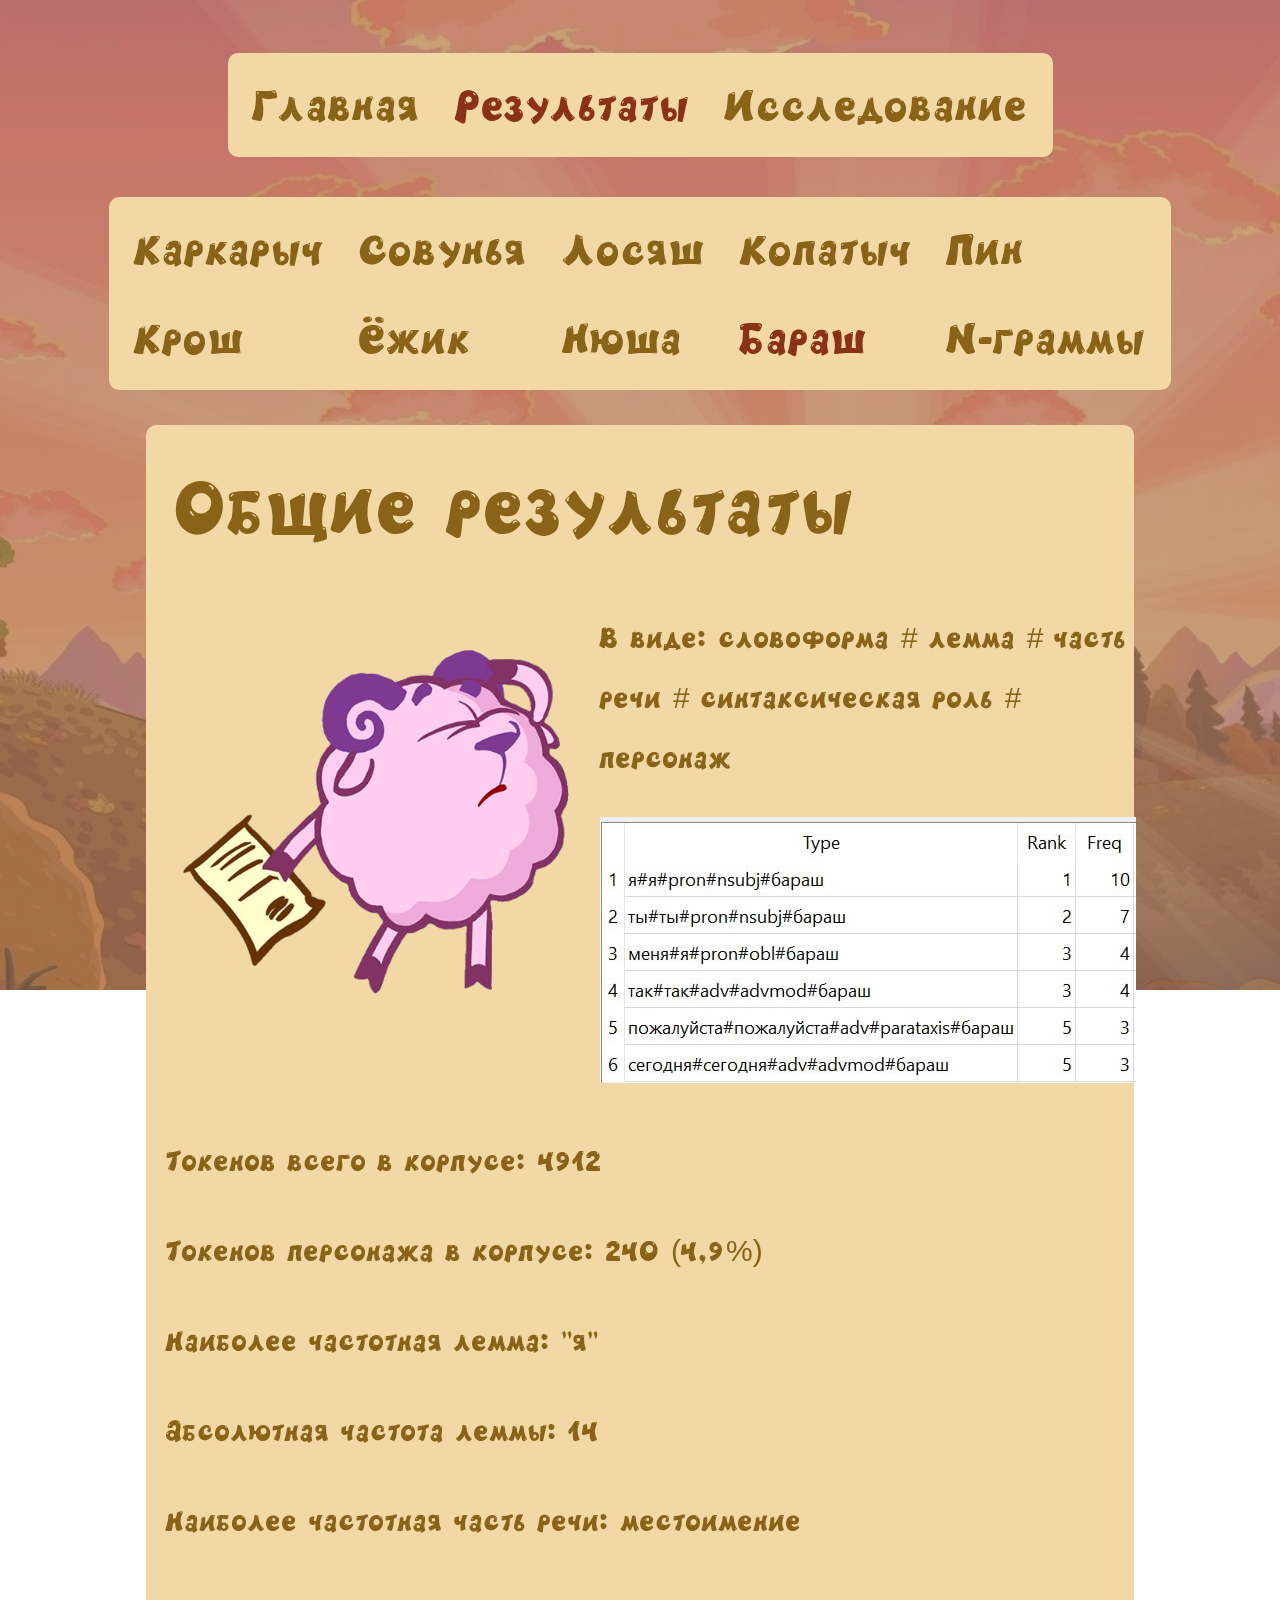
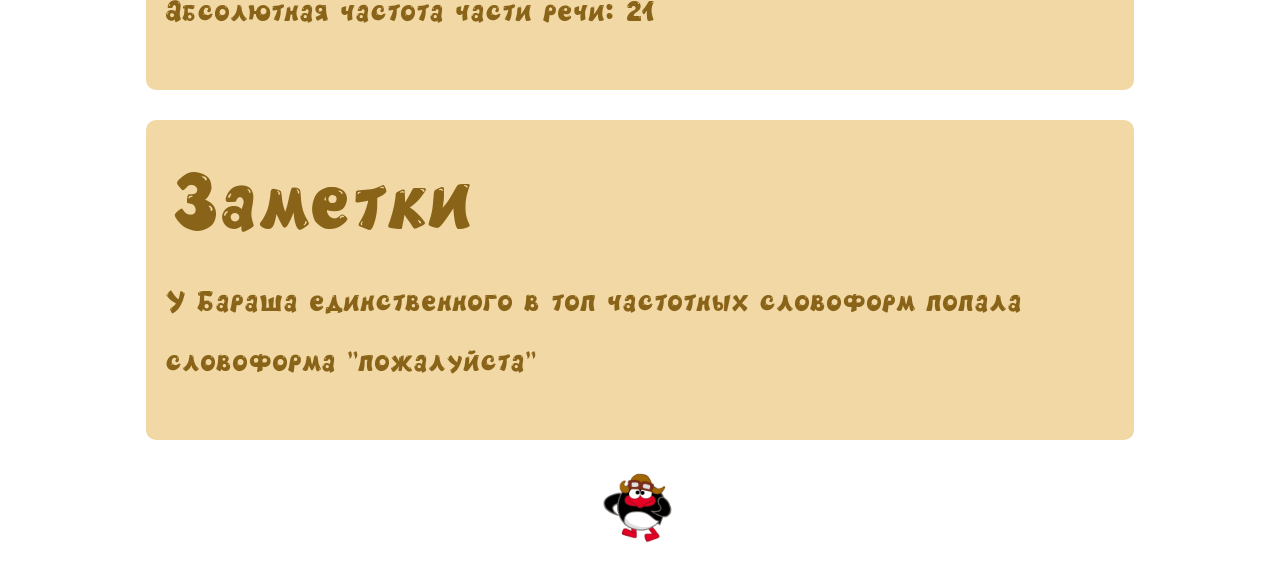
==== barash.html @ a71691bb "All done" ====
<!DOCTYPE html>
<html lang="en">
<head>
    <meta charset="UTF-8">
    <meta name="viewport" content="width=device-width, initial-scale=1.0">
    <link rel="stylesheet" href="styles/style.css">
    <title>Бараш</title>
</head>
<body>
    <table class="nav_table" id="header">
        <tr>
            <td><a href="index.html" class="nav_link">Главная</a></td>
            <td><a href="krosh.html" class="nav_current">Результаты</a></td>
            <td><a href="repo.html" class="nav_link">Исследование</a></td>
        </tr>
    </table>

    <table class="nav_table" id="header">
        <tr>
            <td><a href="karich.html" class="nav_link">Каркарыч</a></td>
            <td><a href="sovunya.html" class="nav_link">Совунья</a></td>
            <td><a href="losyash.html" class="nav_link">Лосяш</a></td>
            <td><a href="kopatich.html" class="nav_link">Копатыч</a></td>
            <td><a href="pin.html" class="nav_link">Пин</a></td>
        </tr>
        <tr>
            <td><a href="krosh.html" class="nav_link">Крош</a></td>
            <td><a href="yozhik.html" class="nav_link">Ёжик</a></td>
            <td><a href="nyusha.html" class="nav_link">Нюша</a></td>
            <td><a href="barash.html" class="nav_current">Бараш</a></td>
            <td><a href="ngram.html" class="nav_link">N-граммы</a></td>
        </tr>
    </table>

    <div class="main_div">
        <p class="header1">Общие результаты</p>
        <table>
            <tr>
                <td>
                    <img class="portrait" src="styles/imgs/barash.png">
                </td>
                <td>
                    <p class="text">В виде: словоформа # лемма # часть речи # синтаксическая роль # персонаж</p>
                    <img src="styles/imgs/barash_res.jpg">
                </td>
            </tr>
        </table>
        <p class="text">Токенов всего в корпусе: 4912</p>
        <p class="text">Токенов персонажа в корпусе: 240 (4,9%)</p>
        <p class="text">Наиболее частотная лемма: "я"</p>
        <p class="text">Абсолютная частота леммы: 14</p>
        <p class="text">Наиболее частотная часть речи: местоимение</p>
        <p class="text">Абсолютная частота части речи: 21</p>
    </div>
    <div class="main_div">
        <p class="header1">Заметки</p>
        <p class="text">У Бараша единственного в топ частотных словоформ попала словоформа "пожалуйста"</p>
    </div>
    <a href="#header"><img src="styles/imgs/pin_run.gif" class="mini"></a>
</body>
</html>
---- styles/style.css ----
:root {
    --div: #f1d8a5;
    --accent: #43CCE8;
    --text: #896317;
    --nav_act: #893217;
}

@font-face {
  font-family: "Smeshariki";
  src: url('fonts/Smeshariki.ttf') format("truetype");
  font-weight: normal;
  font-style: normal;
}

body {
    display: flex;
    font-family: "Smeshariki", Arial, sans-serif;
    background-image: url('imgs/bg_pic.png');
    background-size: auto;
    background-position: center;
    background-repeat: no-repeat;
    background-attachment: fixed;
    align-items: center;
    min-height: 800px;
    flex-direction: column;
    padding: 25px 0;
    overflow-x: hidden;
}

td, th {
    padding: 10px;
}

a {
    font-size: 25px;
    color: var(--text);
    line-height: 200%;
}

a:hover {
    color: var(--nav_act);
}

li::marker {
  color: #896317;
}

.header1 {
    font-size: 80px;
    color: var(--text);
    line-height: 100%;
    margin: 20px 10px 20px 10px;
}

.nav_link {
    color:var(--text);
    font-size: 45px;
    font-weight: normal;
    line-height: 120%;
    text-decoration: none;
}

.nav_link:hover {
    color: #1e0487;
    text-decoration: underline;
}

.nav_current {
    color:var(--nav_act);
    font-size: 45px;
    font-weight: normal;
    line-height: 120%;
    text-decoration: none;
}

.nav_table {
    box-align: center;
    background-color: var(--div);
    border-radius: 10px;
    margin: 0px;
    border-collapse: separate;
    border-spacing: 15px;
}

.nav_table {
    box-align: center;
    background-color: var(--div);
    border-radius: 10px;
    margin: 20px;
    border-collapse: separate;
    border-spacing: 15px;
    font-size: 30px;
}

.main_div {
    background-color: var(--div);
    height: auto;
    width: 75%;
    text-align: left;
    justify-content: center;
    border-radius: 10px;
    padding: 20px 20px 20px 20px;
    margin: 15px;
}

.decor {
    margin: 10px;
    max-width: 40%;
    max-height: 40%;
    padding: 0px 20px 0px 20px;
}

.mini {
    width: 100px;
    height: 100px;
    padding: 0px 0px 0px 0px;
    display: block; 
    margin: auto;
}

.frame {
    width: 400px;
    height: 400px;
    border-radius: 50%;
}

.portrait {
    width: 400px;
    height: 400px;
}

.text {
    font-size: 30px;
    color: var(--text);
    line-height: 200%;
}
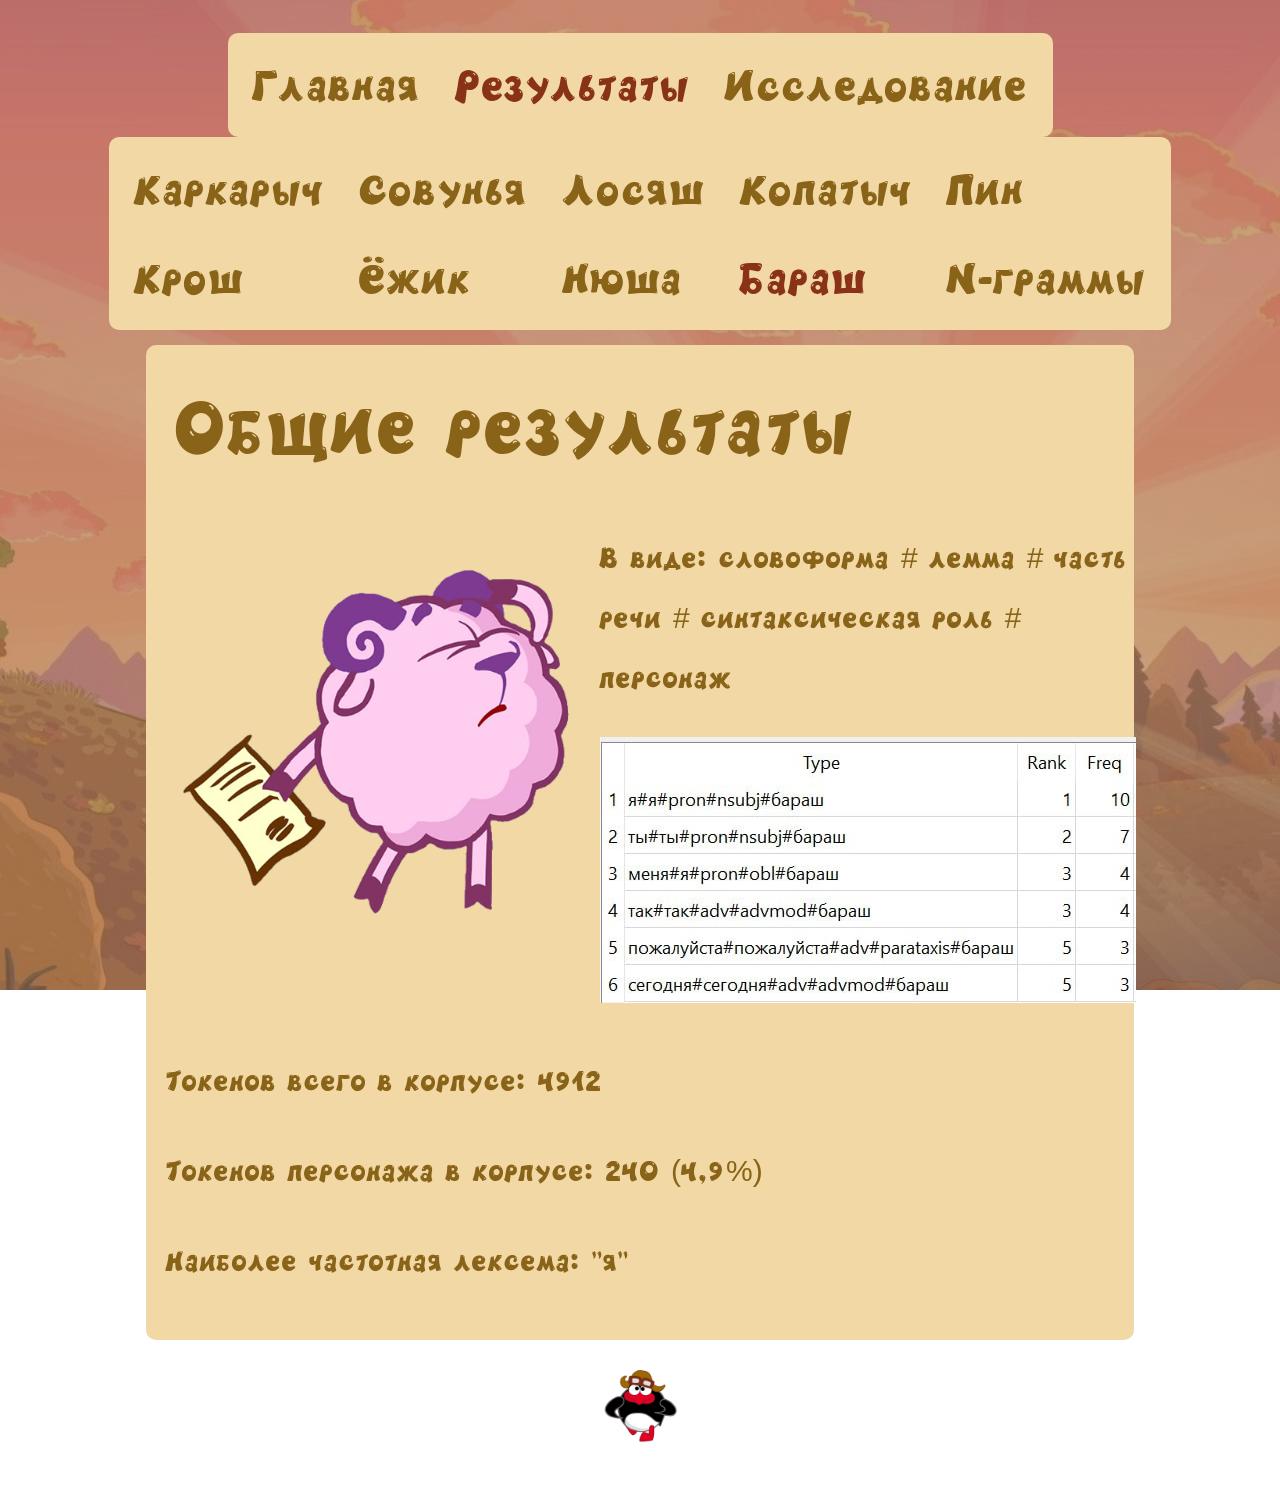
==== commit 538a6511: "analysis changed" ====
--- a/barash.html
+++ b/barash.html
@@ -47,14 +47,7 @@
         </table>
         <p class="text">Токенов всего в корпусе: 4912</p>
         <p class="text">Токенов персонажа в корпусе: 240 (4,9%)</p>
-        <p class="text">Наиболее частотная лемма: "я"</p>
-        <p class="text">Абсолютная частота леммы: 14</p>
-        <p class="text">Наиболее частотная часть речи: местоимение</p>
-        <p class="text">Абсолютная частота части речи: 21</p>
-    </div>
-    <div class="main_div">
-        <p class="header1">Заметки</p>
-        <p class="text">У Бараша единственного в топ частотных словоформ попала словоформа "пожалуйста"</p>
+        <p class="text">Наиболее частотная лексема: "я"</p>
     </div>
     <a href="#header"><img src="styles/imgs/pin_run.gif" class="mini"></a>
 </body>
--- a/styles/style.css
+++ b/styles/style.css
@@ -1,6 +1,5 @@
 :root {
     --div: #f1d8a5;
-    --accent: #43CCE8;
     --text: #896317;
     --nav_act: #893217;
 }
@@ -27,7 +26,7 @@
     overflow-x: hidden;
 }
 
-td, th {
+td {
     padding: 10px;
 }
 
@@ -61,7 +60,7 @@
 }
 
 .nav_link:hover {
-    color: #1e0487;
+    color: var(--nav_act);
     text-decoration: underline;
 }
 
@@ -80,16 +79,6 @@
     margin: 0px;
     border-collapse: separate;
     border-spacing: 15px;
-}
-
-.nav_table {
-    box-align: center;
-    background-color: var(--div);
-    border-radius: 10px;
-    margin: 20px;
-    border-collapse: separate;
-    border-spacing: 15px;
-    font-size: 30px;
 }
 
 .main_div {
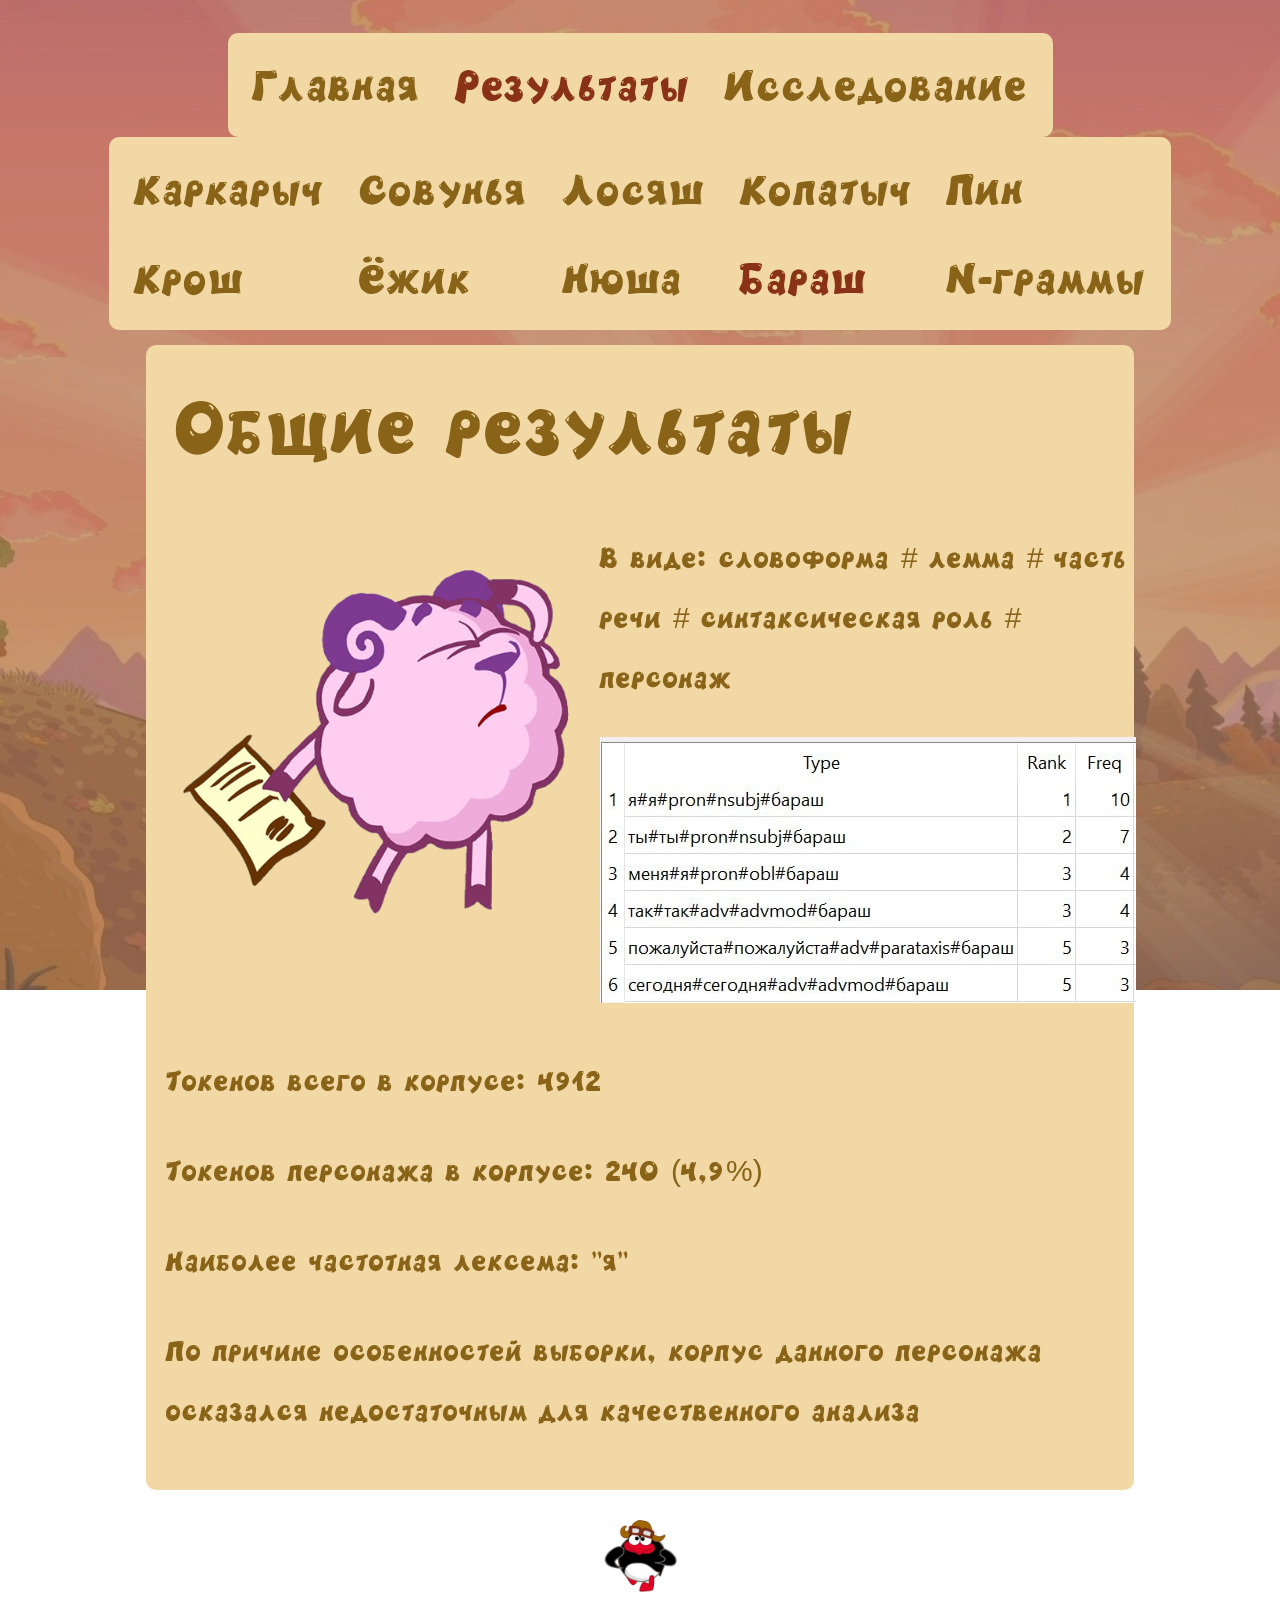
==== commit 810e6ec8: "redacted" ====
--- a/barash.html
+++ b/barash.html
@@ -48,6 +48,7 @@
         <p class="text">Токенов всего в корпусе: 4912</p>
         <p class="text">Токенов персонажа в корпусе: 240 (4,9%)</p>
         <p class="text">Наиболее частотная лексема: "я"</p>
+        <p class="text">По причине особенностей выборки, корпус данного персонажа осказался недостаточным для качественного анализа</p>
     </div>
     <a href="#header"><img src="styles/imgs/pin_run.gif" class="mini"></a>
 </body>
